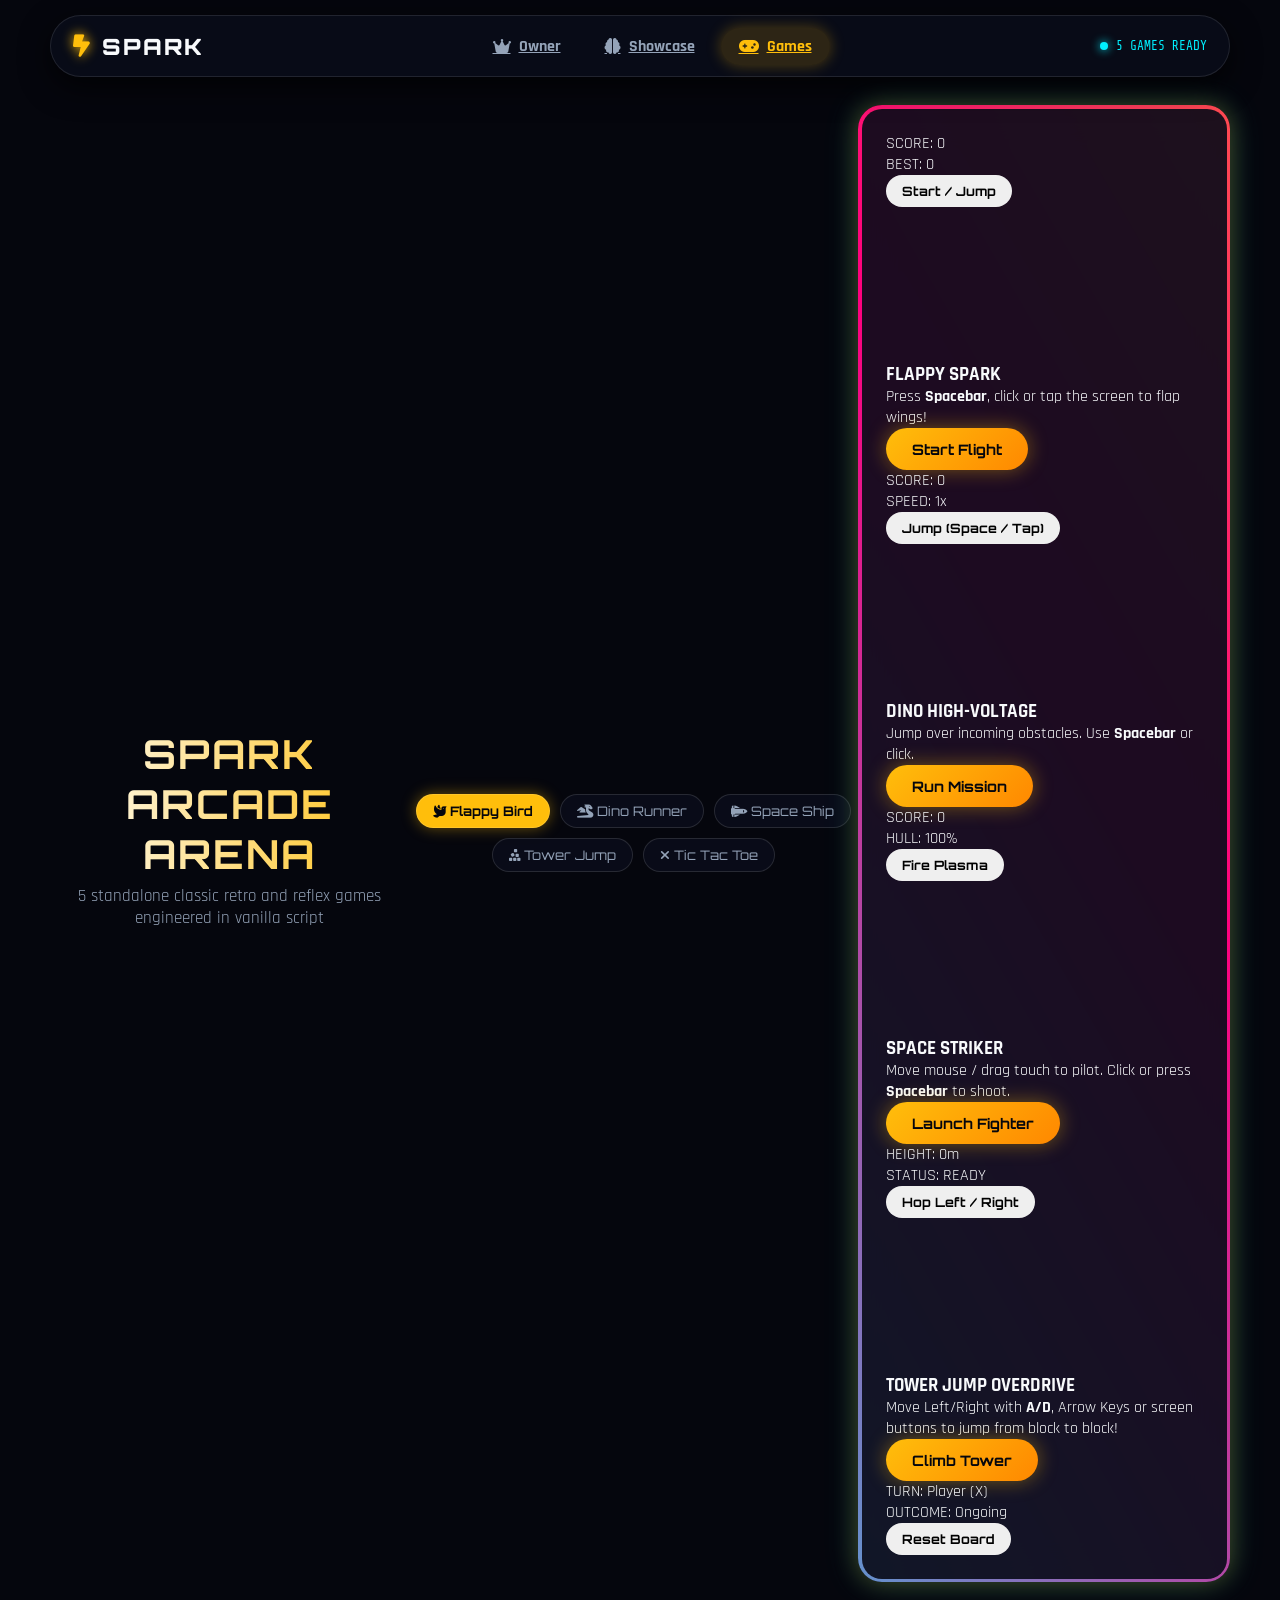
==== game.html @ 645a9905 "Create game.html" ====
<!DOCTYPE html>
<html lang="en">
<head>
  <meta charset="UTF-8" />
  <meta name="viewport" content="width=device-width, initial-scale=1.0" />
  <title>SPARK // 5 Arcade Arena</title>
  <link rel="stylesheet" href="https://cdnjs.cloudflare.com/ajax/libs/font-awesome/6.5.1/css/all.min.css" />
  <link href="https://fonts.googleapis.com/css2?family=Orbitron:wght@600;800;900&family=Rajdhani:wght@500;600;700&family=Share+Tech+Mono&display=swap" rel="stylesheet" />
  <link rel="stylesheet" href="style.css" />
</head>
<body>

  <canvas id="sparkCanvas"></canvas>

  <header class="navbar">
    <div class="brand">
      <i class="fa-solid fa-bolt-lightning bolt-glow"></i>
      <span>SPARK</span>
    </div>
    <nav class="nav-links">
      <a href="index.html" class="nav-tab"><i class="fa-solid fa-crown"></i> Owner</a>
      <a href="showcase.html" class="nav-tab"><i class="fa-solid fa-brain"></i> Showcase</a>
      <a href="game.html" class="nav-tab active"><i class="fa-solid fa-gamepad"></i> Games</a>
    </nav>
    <div class="nav-tag">
      <span class="live-dot"></span>
      <span>5 GAMES READY</span>
    </div>
  </header>

  <main class="page-container games-container">
    <div class="section-title">
      <h2>SPARK ARCADE ARENA</h2>
      <p>5 standalone classic retro and reflex games engineered in vanilla script</p>
    </div>

    <!-- Game Switcher Bar -->
    <div class="game-select-bar">
      <button class="game-selector-btn active" data-game="flappy"><i class="fa-solid fa-dove"></i> Flappy Bird</button>
      <button class="game-selector-btn" data-game="dino"><i class="fa-solid fa-dragon"></i> Dino Runner</button>
      <button class="game-selector-btn" data-game="space"><i class="fa-solid fa-shuttle-space"></i> Space Ship</button>
      <button class="game-selector-btn" data-game="tower"><i class="fa-solid fa-cubes-stacked"></i> Tower Jump</button>
      <button class="game-selector-btn" data-game="tictactoe"><i class="fa-solid fa-xmark"></i> Tic Tac Toe</button>
    </div>

    <div class="glow-border-wrap game-board-wrap">
      <div class="glow-inner game-board-inner">

        <!-- ================= 1. FLAPPY BIRD ================= -->
        <div class="arcade-view active" id="flappyView">
          <div class="arcade-topbar">
            <div>SCORE: <span id="flappyScore">0</span></div>
            <div>BEST: <span id="flappyBest">0</span></div>
            <button class="spark-btn btn-sm" id="flappyStartBtn">Start / Jump</button>
          </div>
          <div class="canvas-stage" id="flappyStage">
            <canvas id="flappyCanvas"></canvas>
            <div class="arcade-overlay active" id="flappyOverlay">
              <h3>FLAPPY SPARK</h3>
              <p>Press <strong>Spacebar</strong>, click or tap the screen to flap wings!</p>
              <button class="spark-btn btn-primary" onclick="initFlappy()">Start Flight</button>
            </div>
          </div>
        </div>

        <!-- ================= 2. DINO RUNNER ================= -->
        <div class="arcade-view" id="dinoView">
          <div class="arcade-topbar">
            <div>SCORE: <span id="dinoScore">0</span></div>
            <div>SPEED: <span id="dinoSpeed">1x</span></div>
            <button class="spark-btn btn-sm" id="dinoJumpBtn">Jump (Space / Tap)</button>
          </div>
          <div class="canvas-stage" id="dinoStage">
            <canvas id="dinoCanvas"></canvas>
            <div class="arcade-overlay active" id="dinoOverlay">
              <h3>DINO HIGH-VOLTAGE</h3>
              <p>Jump over incoming obstacles. Use <strong>Spacebar</strong> or click.</p>
              <button class="spark-btn btn-primary" onclick="initDino()">Run Mission</button>
            </div>
          </div>
        </div>

        <!-- ================= 3. SPACE SHIP ================= -->
        <div class="arcade-view" id="spaceView">
          <div class="arcade-topbar">
            <div>SCORE: <span id="spaceScore">0</span></div>
            <div>HULL: <span id="spaceHealth" class="mono-green">100%</span></div>
            <button class="spark-btn btn-sm" id="spaceFireBtn">Fire Plasma</button>
          </div>
          <div class="canvas-stage" id="spaceStage">
            <canvas id="spaceCanvas"></canvas>
            <div class="arcade-overlay active" id="spaceOverlay">
              <h3>SPACE STRIKER</h3>
              <p>Move mouse / drag touch to pilot. Click or press <strong>Spacebar</strong> to shoot.</p>
              <button class="spark-btn btn-primary" onclick="initSpace()">Launch Fighter</button>
            </div>
          </div>
        </div>

        <!-- ================= 4. TOWER JUMP ================= -->
        <div class="arcade-view" id="towerView">
          <div class="arcade-topbar">
            <div>HEIGHT: <span id="towerHeight">0m</span></div>
            <div>STATUS: <span id="towerStatus" class="mono-cyan">READY</span></div>
            <button class="spark-btn btn-sm" id="towerJumpBtn">Hop Left / Right</button>
          </div>
          <div class="canvas-stage" id="towerStage">
            <canvas id="towerCanvas"></canvas>
            <div class="arcade-overlay active" id="towerOverlay">
              <h3>TOWER JUMP OVERDRIVE</h3>
              <p>Move Left/Right with <strong>A/D</strong>, Arrow Keys or screen buttons to jump from block to block!</p>
              <button class="spark-btn btn-primary" onclick="initTower()">Climb Tower</button>
            </div>
          </div>
        </div>

        <!-- ================= 5. TIC TAC TOE ================= -->
        <div class="arcade-view" id="tictactoeView">
          <div class="arcade-topbar">
            <div>TURN: <span id="tttTurn" class="mono-gold">Player (X)</span></div>
            <div>OUTCOME: <span id="tttResult" class="mono-cyan">Ongoing</span></div>
            <button class="spark-btn btn-sm" onclick="resetTTT()">Reset Board</button>
          </div>
          <div class="canvas-stage ttt-stage">
            <div class="ttt-grid">
              <div class="ttt-cell" data-idx="0"></div>
              <div class="ttt-cell" data-idx="1"></div>
              <div class="ttt-cell" data-idx="2"></div>
              <div class="ttt-cell" data-idx="3"></div>
              <div class="ttt-cell" data-idx="4"></div>
              <div class="ttt-cell" data-idx="5"></div>
              <div class="ttt-cell" data-idx="6"></div>
              <div class="ttt-cell" data-idx="7"></div>
              <div class="ttt-cell" data-idx="8"></div>
            </div>
          </div>
        </div>

      </div>
    </div>
  </main>

  <script src="script.js"></script>
</body>
</html>
---- style.css ----
/* ==========================================================
   RESET & SYSTEM VARIABLES
========================================================== */
:root {
  --bg-dark: #05060d;
  --panel-bg: rgba(10, 13, 26, 0.92);
  --spark-gold: #ffbe0b;
  --spark-cyan: #00f0ff;
  --spark-pink: #ff007f;
  --spark-green: #00ff88;
  --text-light: #f8fafc;
  --text-dim: #94a3b8;
  --font-orbitron: 'Orbitron', monospace;
  --font-rajdhani: 'Rajdhani', sans-serif;
  --font-mono: 'Share Tech Mono', monospace;
}

* {
  margin: 0;
  padding: 0;
  box-sizing: border-box;
}

html, body {
  width: 100%;
  min-height: 100vh;
  background-color: var(--bg-dark);
  color: var(--text-light);
  font-family: var(--font-rajdhani);
  overflow-x: hidden;
}

/* Background Physics Canvas */
#sparkCanvas {
  position: fixed;
  top: 0;
  left: 0;
  width: 100vw;
  height: 100vh;
  z-index: -1;
  pointer-events: none;
}

/* ==========================================================
   PROMINENT THICK GLOWING MOVING-OUTLINE EFFECT
========================================================== */
.glow-border-wrap {
  position: relative;
  border-radius: 24px;
  padding: 3.5px; /* Thicker outline frame */
  background: linear-gradient(
    60deg,
    var(--spark-gold),
    var(--spark-cyan),
    var(--spark-pink),
    var(--spark-gold)
  );
  background-size: 300% 300%;
  animation: borderRotate 4s ease infinite;
  box-shadow: 0 0 25px rgba(255, 190, 11, 0.25), 0 0 35px rgba(0, 240, 255, 0.2);
  transition: transform 0.3s ease, box-shadow 0.3s ease;
}

.glow-border-wrap:hover {
  transform: translateY(-4px);
  box-shadow: 0 0 35px rgba(255, 190, 11, 0.5), 0 0 50px rgba(0, 240, 255, 0.4);
}

@keyframes borderRotate {
  0% { background-position: 0% 50%; }
  50% { background-position: 100% 50%; }
  100% { background-position: 0% 50%; }
}

.glow-inner {
  background: var(--panel-bg);
  border-radius: 20px;
  height: 100%;
  width: 100%;
  padding: 24px;
  backdrop-filter: blur(16px);
}

/* ==========================================================
   NAVBAR
========================================================== */
.navbar {
  position: fixed;
  top: 15px;
  left: 50%;
  transform: translateX(-50%);
  width: min(1180px, 94%);
  height: 62px;
  background: rgba(10, 13, 26, 0.85);
  backdrop-filter: blur(18px);
  border: 1px solid rgba(255, 255, 255, 0.1);
  border-radius: 40px;
  display: flex;
  align-items: center;
  justify-content: space-between;
  padding: 0 22px;
  z-index: 1000;
  box-shadow: 0 10px 30px rgba(0, 0, 0, 0.7);
}

.brand {
  display: flex;
  align-items: center;
  gap: 10px;
  font-family: var(--font-orbitron);
  font-size: 1.4rem;
  font-weight: 900;
  letter-spacing: 2px;
}

.bolt-glow {
  color: var(--spark-gold);
  text-shadow: 0 0 12px var(--spark-gold);
}

.nav-links {
  display: flex;
  gap: 8px;
}

.nav-tab {
  background: transparent;
  border: none;
  color: var(--text-dim);
  font-family: var(--font-rajdhani);
  font-weight: 700;
  font-size: 1rem;
  padding: 8px 18px;
  border-radius: 20px;
  cursor: pointer;
  transition: all 0.25s ease;
  display: flex;
  align-items: center;
  gap: 8px;
}

.nav-tab:hover,
.nav-tab.active {
  color: #fff;
  background: rgba(255, 190, 11, 0.15);
  box-shadow: 0 0 15px rgba(255, 190, 11, 0.3);
}

.nav-tab.active {
  color: var(--spark-gold);
}

.nav-tag {
  display: flex;
  align-items: center;
  gap: 8px;
  font-family: var(--font-mono);
  font-size: 0.8rem;
  color: var(--spark-cyan);
}

.live-dot {
  width: 8px;
  height: 8px;
  border-radius: 50%;
  background: var(--spark-cyan);
  box-shadow: 0 0 10px var(--spark-cyan);
  animation: pulse 1.6s infinite;
}

@keyframes pulse {
  0%, 100% { transform: scale(1); opacity: 1; }
  50% { transform: scale(1.4); opacity: 0.5; }
}

/* ==========================================================
   PAGE VIEWS & ROUTING
========================================================== */
.page-container {
  padding-top: 105px;
  padding-bottom: 40px;
  width: min(1180px, 94%);
  margin: 0 auto;
  min-height: calc(100vh - 105px);
  display: flex;
  align-items: center;
}

.page-view {
  display: none;
  width: 100%;
}

.page-view.active {
  display: block;
  animation: viewIn 0.4s ease forwards;
}

@keyframes viewIn {
  from { opacity: 0; transform: translateY(18px); }
  to { opacity: 1; transform: translateY(0); }
}

.section-title {
  text-align: center;
  margin-bottom: 30px;
}

.section-title h2 {
  font-family: var(--font-orbitron);
  font-size: clamp(1.8rem, 4vw, 2.5rem);
  letter-spacing: 2px;
  background: linear-gradient(90deg, #fff, var(--spark-gold));
  -webkit-background-clip: text;
  -webkit-text-fill-color: transparent;
}

.section-title p {
  color: var(--text-dim);
  font-size: 1.05rem;
  margin-top: 6px;
}

/* ==========================================================
   BUTTONS
========================================================== */
.spark-btn {
  padding: 12px 26px;
  border-radius: 30px;
  font-family: var(--font-orbitron);
  font-size: 0.9rem;
  font-weight: 700;
  border: none;
  cursor: pointer;
  display: inline-flex;
  align-items: center;
  gap: 8px;
  transition: all 0.25s ease;
}

.btn-primary {
  background: linear-gradient(135deg, var(--spark-gold), #ff8800);
  color: #05060d;
  box-shadow: 0 0 20px rgba(255, 190, 11, 0.4);
}

.btn-primary:hover {
  transform: translateY(-2px);
  box-shadow: 0 0 30px rgba(255, 190, 11, 0.7);
}

.btn-ghost {
  background: transparent;
  color: #fff;
  border: 1px solid rgba(255, 255, 255, 0.2);
}

.btn-ghost:hover {
  border-color: var(--spark-cyan);
  background: rgba(0, 240, 255, 0.12);
}

.btn-pink {
  background: var(--spark-pink);
  color: #fff;
  box-shadow: 0 0 15px rgba(255, 0, 127, 0.4);
}

.btn-sm {
  padding: 8px 16px;
  font-size: 0.8rem;
}

/* ==========================================================
   PAGE 1: HOME DETAILS
========================================================== */
.hero-box {
  text-align: center;
  max-width: 820px;
  margin: 15px auto 45px auto;
}

.hero-badge-wrap {
  display: inline-block;
  padding: 2.5px;
  border-radius: 40px;
  margin-bottom: 20px;
}

.hero-badge-wrap .glow-inner {
  padding: 6px 20px;
  border-radius: 36px;
  font-family: var(--font-mono);
  font-size: 0.85rem;
  color: var(--spark-gold);
  letter-spacing: 1px;
}

.spark-main-title {
  font-family: var(--font-orbitron);
  font-size: clamp(3.2rem, 8vw, 5.8rem);
  font-weight: 900;
  letter-spacing: 3px;
  background: linear-gradient(120deg, #fff 30%, var(--spark-gold) 65%, var(--spark-cyan));
  -webkit-background-clip: text;
  -webkit-text-fill-color: transparent;
}

.hero-desc {
  font-size: clamp(1rem, 2vw, 1.25rem);
  color: var(--text-dim);
  line-height: 1.6;
  margin: 15px 0 30px 0;
}

.hero-btns {
  display: flex;
  justify-content: center;
  gap: 15px;
  flex-wrap: wrap;
}

.title-cards-grid {
  display: grid;
  grid-template-columns: repeat(auto-fit, minmax(280px, 1fr));
  gap: 26px;
}

.card-box .glow-inner {
  display: flex;
  flex-direction: column;
  align-items: flex-start;
}

.card-icon {
  font-size: 2.2rem;
  color: var(--spark-gold);
  margin-bottom: 14px;
}

.card-box h3 {
  font-family: var(--font-orbitron);
  font-size: 1.3rem;
  margin-bottom: 8px;
}

.card-box p {
  color: var(--text-dim);
  font-size: 0.95rem;
  line-height: 1.5;
  margin-bottom: 18px;
}

.card-stat {
  margin-top: auto;
  font-family: var(--font-mono);
  font-size: 0.78rem;
  color: var(--spark-cyan);
  background: rgba(0, 240, 255, 0.08);
  padding: 4px 10px;
  border-radius: 6px;
  border: 1px solid rgba(0, 240, 255, 0.2);
}

/* ==========================================================
   PAGE 2: AI SHOWCASE
========================================================== */
.ai-dashboard-grid {
  display: grid;
  grid-template-columns: 1.5fr 1fr;
  gap: 25px;
}

.panel-header {
  display: flex;
  align-items: center;
  justify-content: space-between;
  margin-bottom: 15px;
  font-family: var(--font-orbitron);
  font-size: 0.95rem;
  color: var(--spark-gold);
}

.header-left {
  display: flex;
  align-items: center;
  gap: 8px;
}

.synapse-rate {
  font-family: var(--font-mono);
  color: var(--spark-green);
  font-size: 0.85rem;
}

.ai-canvas-wrapper {
  position: relative;
  height: 280px;
  background: #030408;
  border-radius: 12px;
  overflow: hidden;
  border: 1px solid rgba(255, 255, 255, 0.08);
}

#aiMeshCanvas {
  width: 100%;
  height: 100%;
}

.ai-hud-overlay {
  position: absolute;
  top: 10px;
  left: 10px;
  font-family: var(--font-mono);
  font-size: 0.78rem;
  background: rgba(5, 6, 13, 0.7);
  padding: 8px 12px;
  border-radius: 8px;
  display: flex;
  flex-direction: column;
  gap: 4px;
}

.ai-hud-overlay strong {
  color: var(--spark-cyan);
}

.ai-control-row {
  display: flex;
  gap: 10px;
  margin-top: 16px;
  flex-wrap: wrap;
}

.ai-metric-group {
  margin-bottom: 18px;
}

.metric-info {
  display: flex;
  justify-content: space-between;
  font-size: 0.9rem;
  margin-bottom: 6px;
}

.metric-val {
  font-family: var(--font-mono);
  color: var(--spark-gold);
}

.metric-bar {
  height: 8px;
  background: rgba(255, 255, 255, 0.08);
  border-radius: 10px;
  overflow: hidden;
}

.metric-bar .fill {
  height: 100%;
  background: var(--spark-gold);
  border-radius: 10px;
}

.metric-bar .fill-cyan { background: var(--spark-cyan); }
.metric-bar .fill-pink { background: var(--spark-pink); }

.ai-log-terminal {
  height: 140px;
  background: #030408;
  border: 1px solid rgba(255, 255, 255, 0.08);
  border-radius: 10px;
  padding: 10px;
  font-family: var(--font-mono);
  font-size: 0.8rem;
  color: var(--text-dim);
  overflow-y: auto;
  line-height: 1.5;
}

/* ==========================================================
   PAGE 3: 5 MINI GAMES SYSTEM
========================================================== */
.game-select-bar {
  display: flex;
  justify-content: center;
  gap: 10px;
  margin-bottom: 22px;
  flex-wrap: wrap;
}

.game-selector-btn {
  background: var(--panel-bg);
  border: 1px solid rgba(255, 255, 255, 0.12);
  color: var(--text-dim);
  font-family: var(--font-orbitron);
  font-size: 0.82rem;
  padding: 8px 16px;
  border-radius: 20px;
  cursor: pointer;
  transition: all 0.25s ease;
}

.game-selector-btn:hover,
.game-selector-btn.active {
  background: var(--spark-gold);
  color: #05060d;
  font-weight: 700;
  box-shadow: 0 0 15px rgba(255, 190, 11, 0.4);
}

.game-board-wrap {
  max-width: 820px;
  margin: 0 auto;
}

.game-screen {
  display: none;
}

.game-screen.active {
  display: block;
}

.game-topbar {
  display: flex;
  justify-content: space-between;
  align-items: center;
  margin-bottom: 15px;
  font-family: var(--font-orbitron);
  font-size: 0.95rem;
}

.g-stat.highlight {
  color: var(--spark-cyan);
}

.game-canvas-area {
  position: relative;
  height: 350px;
  background: #030408;
  border-radius: 14px;
  border: 1px dashed rgba(255, 255, 255, 0.15);
  overflow: hidden;
}

.g-overlay {
  position: absolute;
  top: 0;
  left: 0;
  width: 100%;
  height: 100%;
  background: rgba(5, 6, 13, 0.88);
  backdrop-filter: blur(8px);
  display: none;
  flex-direction: column;
  align-items: center;
  justify-content: center;
  gap: 12px;
  text-align: center;
  padding: 20px;
  z-index: 50;
}

.g-overlay.active {
  display: flex;
}

.g-overlay h3 {
  font-family: var(--font-orbitron);
  font-size: 1.6rem;
  color: var(--spark-gold);
}

.g-overlay p {
  color: var(--text-dim);
  font-size: 1rem;
}

/* GAME 1: AIM */
.g1-target {
  position: absolute;
  top: 50%;
  left: 50%;
  transform: translate(-50%, -50%);
  width: 60px;
  height: 60px;
  border-radius: 50%;
  background: linear-gradient(135deg, var(--spark-gold), var(--spark-pink));
  border: none;
  color: #fff;
  font-size: 1.6rem;
  cursor: pointer;
  box-shadow: 0 0 25px var(--spark-gold);
  transition: transform 0.08s ease;
}

.g1-target:active {
  transform: translate(-50%, -50%) scale(0.85);
}

/* GAME 2: MEMORY */
.memory-grid-area {
  display: flex;
  align-items: center;
  justify-content: center;
}

.memory-grid {
  display: grid;
  grid-template-columns: repeat(2, 110px);
  gap: 16px;
}

.mem-pad {
  width: 110px;
  height: 110px;
  border-radius: 16px;
  cursor: pointer;
  opacity: 0.4;
  transition: all 0.2s ease;
}

.mem-pad[data-id="0"] { background: var(--spark-gold); }
.mem-pad[data-id="1"] { background: var(--spark-cyan); }
.mem-pad[data-id="2"] { background: var(--spark-pink); }
.mem-pad[data-id="3"] { background: var(--spark-green); }

.mem-pad.lit {
  opacity: 1;
  box-shadow: 0 0 30px #fff;
  transform: scale(1.08);
}

/* GAME 3: DODGE */
#g3Canvas {
  width: 100%;
  height: 100%;
}

/* GAME 4: CPS */
.cps-area {
  display: flex;
  align-items: center;
  justify-content: center;
}

.cps-trigger {
  width: 200px;
  height: 200px;
  border-radius: 50%;
  background: linear-gradient(135deg, var(--spark-cyan), var(--spark-pink));
  border: none;
  color: #fff;
  font-family: var(--font-orbitron);
  font-size: 1.1rem;
  font-weight: 800;
  cursor: pointer;
  box-shadow: 0 0 35px rgba(0, 240, 255, 0.4);
  transition: transform 0.06s;
}

.cps-trigger:active {
  transform: scale(0.92);
}

/* GAME 5: BINARY */
.binary-area {
  display: flex;
  flex-direction: column;
  align-items: center;
  justify-content: center;
  gap: 20px;
}

.binary-task {
  text-align: center;
}

.binary-label {
  display: block;
  font-family: var(--font-mono);
  color: var(--text-dim);
  font-size: 0.85rem;
}

.binary-display {
  font-family: var(--font-orbitron);
  font-size: 2.8rem;
  font-weight: 900;
  color: var(--spark-green);
  letter-spacing: 6px;
}

.binary-options {
  display: flex;
  gap: 15px;
  flex-wrap: wrap;
  justify-content: center;
}

.binary-btn {
  background: var(--panel-bg);
  border: 1px solid var(--spark-cyan);
  color: #fff;
  font-family: var(--font-mono);
  font-size: 1.2rem;
  padding: 10px 22px;
  border-radius: 12px;
  cursor: pointer;
  transition: all 0.2s;
}

.binary-btn:hover {
  background: var(--spark-cyan);
  color: #05060d;
}

/* ==========================================================
   MOBILE RESPONSIVENESS
========================================================== */
@media (max-width: 860px) {
  .navbar {
    padding: 0 14px;
    height: 56px;
  }
  .nav-tab {
    padding: 6px 10px;
    font-size: 0.88rem;
  }
  .nav-tag {
    display: none;
  }
  .ai-dashboard-grid {
    grid-template-columns: 1fr;
  }
  .game-canvas-area {
    height: 310px;
  }
}
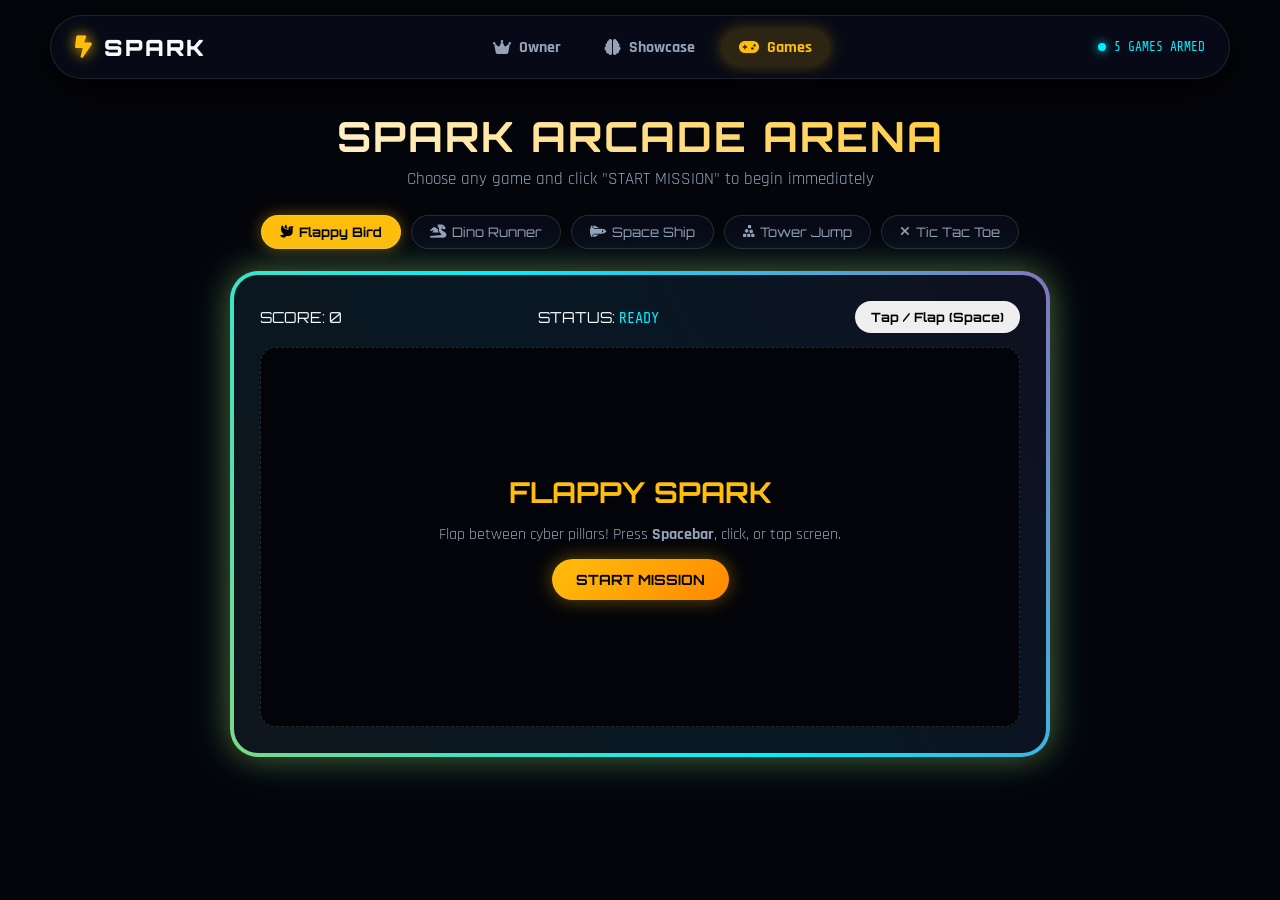
==== commit 413a2b00: "Update game.html" ====
--- a/game.html
+++ b/game.html
@@ -10,6 +10,7 @@
 </head>
 <body>
 
+  <!-- Cyber Space Matrix Background -->
   <canvas id="sparkCanvas"></canvas>
 
   <header class="navbar">
@@ -24,14 +25,14 @@
     </nav>
     <div class="nav-tag">
       <span class="live-dot"></span>
-      <span>5 GAMES READY</span>
+      <span>5 GAMES ARMED</span>
     </div>
   </header>
 
   <main class="page-container games-container">
     <div class="section-title">
       <h2>SPARK ARCADE ARENA</h2>
-      <p>5 standalone classic retro and reflex games engineered in vanilla script</p>
+      <p>Choose any game and click "START MISSION" to begin immediately</p>
     </div>
 
     <!-- Game Switcher Bar -->
@@ -46,80 +47,83 @@
     <div class="glow-border-wrap game-board-wrap">
       <div class="glow-inner game-board-inner">
 
-        <!-- ================= 1. FLAPPY BIRD ================= -->
+        <!-- 1. FLAPPY BIRD -->
         <div class="arcade-view active" id="flappyView">
           <div class="arcade-topbar">
             <div>SCORE: <span id="flappyScore">0</span></div>
-            <div>BEST: <span id="flappyBest">0</span></div>
-            <button class="spark-btn btn-sm" id="flappyStartBtn">Start / Jump</button>
+            <div>STATUS: <span class="mono-cyan" id="flappyStatus">READY</span></div>
+            <button class="spark-btn btn-sm" onclick="startFlappyGame()">Tap / Flap (Space)</button>
           </div>
           <div class="canvas-stage" id="flappyStage">
             <canvas id="flappyCanvas"></canvas>
             <div class="arcade-overlay active" id="flappyOverlay">
               <h3>FLAPPY SPARK</h3>
-              <p>Press <strong>Spacebar</strong>, click or tap the screen to flap wings!</p>
-              <button class="spark-btn btn-primary" onclick="initFlappy()">Start Flight</button>
+              <p>Flap between cyber pillars! Press <strong>Spacebar</strong>, click, or tap screen.</p>
+              <button class="spark-btn btn-primary" onclick="startFlappyGame()">START MISSION</button>
             </div>
           </div>
         </div>
 
-        <!-- ================= 2. DINO RUNNER ================= -->
+        <!-- 2. DINO RUNNER -->
         <div class="arcade-view" id="dinoView">
           <div class="arcade-topbar">
             <div>SCORE: <span id="dinoScore">0</span></div>
-            <div>SPEED: <span id="dinoSpeed">1x</span></div>
-            <button class="spark-btn btn-sm" id="dinoJumpBtn">Jump (Space / Tap)</button>
+            <div>STATUS: <span class="mono-cyan" id="dinoStatus">READY</span></div>
+            <button class="spark-btn btn-sm" onclick="jumpDinoAction()">Jump (Space / Tap)</button>
           </div>
           <div class="canvas-stage" id="dinoStage">
             <canvas id="dinoCanvas"></canvas>
             <div class="arcade-overlay active" id="dinoOverlay">
               <h3>DINO HIGH-VOLTAGE</h3>
-              <p>Jump over incoming obstacles. Use <strong>Spacebar</strong> or click.</p>
-              <button class="spark-btn btn-primary" onclick="initDino()">Run Mission</button>
+              <p>Jump over moving cyber barriers! Use <strong>Spacebar</strong>, screen button or tap.</p>
+              <button class="spark-btn btn-primary" onclick="startDinoGame()">START RUNNER</button>
             </div>
           </div>
         </div>
 
-        <!-- ================= 3. SPACE SHIP ================= -->
+        <!-- 3. SPACE SHIP -->
         <div class="arcade-view" id="spaceView">
           <div class="arcade-topbar">
             <div>SCORE: <span id="spaceScore">0</span></div>
-            <div>HULL: <span id="spaceHealth" class="mono-green">100%</span></div>
-            <button class="spark-btn btn-sm" id="spaceFireBtn">Fire Plasma</button>
+            <div>HULL: <span class="mono-green" id="spaceHull">100%</span></div>
+            <button class="spark-btn btn-sm" onclick="fireSpaceBullet()">Fire Laser</button>
           </div>
           <div class="canvas-stage" id="spaceStage">
             <canvas id="spaceCanvas"></canvas>
             <div class="arcade-overlay active" id="spaceOverlay">
-              <h3>SPACE STRIKER</h3>
-              <p>Move mouse / drag touch to pilot. Click or press <strong>Spacebar</strong> to shoot.</p>
-              <button class="spark-btn btn-primary" onclick="initSpace()">Launch Fighter</button>
+              <h3>SPACE INVADER DEFENDER</h3>
+              <p>Move mouse or touch screen to steer. Click or press <strong>Spacebar</strong> to shoot.</p>
+              <button class="spark-btn btn-primary" onclick="startSpaceGame()">LAUNCH SHIP</button>
             </div>
           </div>
         </div>
 
-        <!-- ================= 4. TOWER JUMP ================= -->
+        <!-- 4. TOWER JUMP -->
         <div class="arcade-view" id="towerView">
           <div class="arcade-topbar">
             <div>HEIGHT: <span id="towerHeight">0m</span></div>
-            <div>STATUS: <span id="towerStatus" class="mono-cyan">READY</span></div>
-            <button class="spark-btn btn-sm" id="towerJumpBtn">Hop Left / Right</button>
+            <div>DIRECTION: <span class="mono-cyan" id="towerDir">LEFT / RIGHT</span></div>
+            <div class="tower-ctrl-btns">
+              <button class="spark-btn btn-sm" onpointerdown="setTowerMove(-1)" onpointerup="setTowerMove(0)">◀ Left</button>
+              <button class="spark-btn btn-sm" onpointerdown="setTowerMove(1)" onpointerup="setTowerMove(0)">Right ▶</button>
+            </div>
           </div>
           <div class="canvas-stage" id="towerStage">
             <canvas id="towerCanvas"></canvas>
             <div class="arcade-overlay active" id="towerOverlay">
               <h3>TOWER JUMP OVERDRIVE</h3>
-              <p>Move Left/Right with <strong>A/D</strong>, Arrow Keys or screen buttons to jump from block to block!</p>
-              <button class="spark-btn btn-primary" onclick="initTower()">Climb Tower</button>
+              <p>Jump on descending neon platforms. Use <strong>A / D</strong>, Arrow Keys, or the screen buttons.</p>
+              <button class="spark-btn btn-primary" onclick="startTowerGame()">CLIMB TOWER</button>
             </div>
           </div>
         </div>
 
-        <!-- ================= 5. TIC TAC TOE ================= -->
+        <!-- 5. TIC TAC TOE -->
         <div class="arcade-view" id="tictactoeView">
           <div class="arcade-topbar">
             <div>TURN: <span id="tttTurn" class="mono-gold">Player (X)</span></div>
-            <div>OUTCOME: <span id="tttResult" class="mono-cyan">Ongoing</span></div>
-            <button class="spark-btn btn-sm" onclick="resetTTT()">Reset Board</button>
+            <div>OUTCOME: <span id="tttResult" class="mono-cyan">Playing</span></div>
+            <button class="spark-btn btn-sm" onclick="resetTTT()">Restart Board</button>
           </div>
           <div class="canvas-stage ttt-stage">
             <div class="ttt-grid">
--- a/style.css
+++ b/style.css
@@ -2,8 +2,8 @@
    RESET & SYSTEM VARIABLES
 ========================================================== */
 :root {
-  --bg-dark: #05060d;
-  --panel-bg: rgba(10, 13, 26, 0.92);
+  --bg-dark: #04050a;
+  --panel-bg: rgba(9, 12, 24, 0.95);
   --spark-gold: #ffbe0b;
   --spark-cyan: #00f0ff;
   --spark-pink: #ff007f;
@@ -30,7 +30,14 @@
   overflow-x: hidden;
 }
 
-/* Background Physics Canvas */
+a {
+  text-decoration: none;
+  color: inherit;
+}
+
+/* ==========================================================
+   ANIMATED CYBER MATRIX BACKGROUND CANVAS
+========================================================== */
 #sparkCanvas {
   position: fixed;
   top: 0;
@@ -42,12 +49,12 @@
 }
 
 /* ==========================================================
-   PROMINENT THICK GLOWING MOVING-OUTLINE EFFECT
+   PROMINENT THICK LUMINESCENT MOVING GRADIENT BORDER
 ========================================================== */
 .glow-border-wrap {
   position: relative;
-  border-radius: 24px;
-  padding: 3.5px; /* Thicker outline frame */
+  border-radius: 28px;
+  padding: 4px; /* Thick glow boundary */
   background: linear-gradient(
     60deg,
     var(--spark-gold),
@@ -57,13 +64,12 @@
   );
   background-size: 300% 300%;
   animation: borderRotate 4s ease infinite;
-  box-shadow: 0 0 25px rgba(255, 190, 11, 0.25), 0 0 35px rgba(0, 240, 255, 0.2);
+  box-shadow: 0 0 30px rgba(255, 190, 11, 0.3), 0 0 45px rgba(0, 240, 255, 0.25);
   transition: transform 0.3s ease, box-shadow 0.3s ease;
 }
 
 .glow-border-wrap:hover {
-  transform: translateY(-4px);
-  box-shadow: 0 0 35px rgba(255, 190, 11, 0.5), 0 0 50px rgba(0, 240, 255, 0.4);
+  box-shadow: 0 0 45px rgba(255, 190, 11, 0.5), 0 0 60px rgba(0, 240, 255, 0.4);
 }
 
 @keyframes borderRotate {
@@ -74,15 +80,15 @@
 
 .glow-inner {
   background: var(--panel-bg);
-  border-radius: 20px;
+  border-radius: 24px;
   height: 100%;
   width: 100%;
-  padding: 24px;
-  backdrop-filter: blur(16px);
-}
-
-/* ==========================================================
-   NAVBAR
+  padding: 26px;
+  backdrop-filter: blur(18px);
+}
+
+/* ==========================================================
+   NAVIGATION BAR
 ========================================================== */
 .navbar {
   position: fixed;
@@ -90,17 +96,17 @@
   left: 50%;
   transform: translateX(-50%);
   width: min(1180px, 94%);
-  height: 62px;
-  background: rgba(10, 13, 26, 0.85);
+  height: 64px;
+  background: rgba(9, 12, 24, 0.88);
   backdrop-filter: blur(18px);
   border: 1px solid rgba(255, 255, 255, 0.1);
   border-radius: 40px;
   display: flex;
   align-items: center;
   justify-content: space-between;
-  padding: 0 22px;
+  padding: 0 24px;
   z-index: 1000;
-  box-shadow: 0 10px 30px rgba(0, 0, 0, 0.7);
+  box-shadow: 0 10px 30px rgba(0, 0, 0, 0.8);
 }
 
 .brand {
@@ -115,7 +121,7 @@
 
 .bolt-glow {
   color: var(--spark-gold);
-  text-shadow: 0 0 12px var(--spark-gold);
+  text-shadow: 0 0 14px var(--spark-gold);
 }
 
 .nav-links {
@@ -124,15 +130,12 @@
 }
 
 .nav-tab {
-  background: transparent;
-  border: none;
   color: var(--text-dim);
   font-family: var(--font-rajdhani);
   font-weight: 700;
   font-size: 1rem;
   padding: 8px 18px;
   border-radius: 20px;
-  cursor: pointer;
   transition: all 0.25s ease;
   display: flex;
   align-items: center;
@@ -174,41 +177,27 @@
 }
 
 /* ==========================================================
-   PAGE VIEWS & ROUTING
+   PAGE CONTAINER & TYPOGRAPHY
 ========================================================== */
 .page-container {
-  padding-top: 105px;
-  padding-bottom: 40px;
+  padding-top: 110px;
+  padding-bottom: 50px;
   width: min(1180px, 94%);
   margin: 0 auto;
-  min-height: calc(100vh - 105px);
-  display: flex;
-  align-items: center;
-}
-
-.page-view {
-  display: none;
-  width: 100%;
-}
-
-.page-view.active {
-  display: block;
-  animation: viewIn 0.4s ease forwards;
-}
-
-@keyframes viewIn {
-  from { opacity: 0; transform: translateY(18px); }
-  to { opacity: 1; transform: translateY(0); }
+  min-height: calc(100vh - 110px);
+  display: flex;
+  flex-direction: column;
+  justify-content: center;
 }
 
 .section-title {
   text-align: center;
-  margin-bottom: 30px;
+  margin-bottom: 25px;
 }
 
 .section-title h2 {
   font-family: var(--font-orbitron);
-  font-size: clamp(1.8rem, 4vw, 2.5rem);
+  font-size: clamp(1.8rem, 4vw, 2.6rem);
   letter-spacing: 2px;
   background: linear-gradient(90deg, #fff, var(--spark-gold));
   -webkit-background-clip: text;
@@ -225,10 +214,10 @@
    BUTTONS
 ========================================================== */
 .spark-btn {
-  padding: 12px 26px;
+  padding: 12px 24px;
   border-radius: 30px;
   font-family: var(--font-orbitron);
-  font-size: 0.9rem;
+  font-size: 0.88rem;
   font-weight: 700;
   border: none;
   cursor: pointer;
@@ -236,11 +225,12 @@
   align-items: center;
   gap: 8px;
   transition: all 0.25s ease;
+  user-select: none;
 }
 
 .btn-primary {
   background: linear-gradient(135deg, var(--spark-gold), #ff8800);
-  color: #05060d;
+  color: #04050a;
   box-shadow: 0 0 20px rgba(255, 190, 11, 0.4);
 }
 
@@ -263,7 +253,6 @@
 .btn-pink {
   background: var(--spark-pink);
   color: #fff;
-  box-shadow: 0 0 15px rgba(255, 0, 127, 0.4);
 }
 
 .btn-sm {
@@ -272,213 +261,108 @@
 }
 
 /* ==========================================================
-   PAGE 1: HOME DETAILS
-========================================================== */
-.hero-box {
-  text-align: center;
-  max-width: 820px;
-  margin: 15px auto 45px auto;
-}
-
-.hero-badge-wrap {
-  display: inline-block;
-  padding: 2.5px;
-  border-radius: 40px;
-  margin-bottom: 20px;
-}
-
-.hero-badge-wrap .glow-inner {
-  padding: 6px 20px;
-  border-radius: 36px;
-  font-family: var(--font-mono);
-  font-size: 0.85rem;
-  color: var(--spark-gold);
-  letter-spacing: 1px;
-}
-
-.spark-main-title {
-  font-family: var(--font-orbitron);
-  font-size: clamp(3.2rem, 8vw, 5.8rem);
-  font-weight: 900;
-  letter-spacing: 3px;
-  background: linear-gradient(120deg, #fff 30%, var(--spark-gold) 65%, var(--spark-cyan));
-  -webkit-background-clip: text;
-  -webkit-text-fill-color: transparent;
-}
-
-.hero-desc {
-  font-size: clamp(1rem, 2vw, 1.25rem);
-  color: var(--text-dim);
-  line-height: 1.6;
-  margin: 15px 0 30px 0;
-}
-
-.hero-btns {
-  display: flex;
-  justify-content: center;
-  gap: 15px;
-  flex-wrap: wrap;
-}
-
-.title-cards-grid {
+   SHOWCASE: 3D BALL & HUD
+========================================================== */
+.showcase-layout {
   display: grid;
-  grid-template-columns: repeat(auto-fit, minmax(280px, 1fr));
-  gap: 26px;
-}
-
-.card-box .glow-inner {
-  display: flex;
-  flex-direction: column;
-  align-items: flex-start;
-}
-
-.card-icon {
-  font-size: 2.2rem;
-  color: var(--spark-gold);
-  margin-bottom: 14px;
-}
-
-.card-box h3 {
-  font-family: var(--font-orbitron);
-  font-size: 1.3rem;
-  margin-bottom: 8px;
-}
-
-.card-box p {
-  color: var(--text-dim);
-  font-size: 0.95rem;
-  line-height: 1.5;
-  margin-bottom: 18px;
-}
-
-.card-stat {
-  margin-top: auto;
-  font-family: var(--font-mono);
-  font-size: 0.78rem;
-  color: var(--spark-cyan);
-  background: rgba(0, 240, 255, 0.08);
-  padding: 4px 10px;
-  border-radius: 6px;
-  border: 1px solid rgba(0, 240, 255, 0.2);
-}
-
-/* ==========================================================
-   PAGE 2: AI SHOWCASE
-========================================================== */
-.ai-dashboard-grid {
-  display: grid;
-  grid-template-columns: 1.5fr 1fr;
+  grid-template-columns: 1.4fr 1fr;
   gap: 25px;
 }
 
 .panel-header {
   display: flex;
-  align-items: center;
   justify-content: space-between;
-  margin-bottom: 15px;
+  align-items: center;
   font-family: var(--font-orbitron);
   font-size: 0.95rem;
   color: var(--spark-gold);
-}
-
-.header-left {
-  display: flex;
-  align-items: center;
-  gap: 8px;
-}
-
-.synapse-rate {
-  font-family: var(--font-mono);
-  color: var(--spark-green);
-  font-size: 0.85rem;
-}
-
-.ai-canvas-wrapper {
+  margin-bottom: 16px;
+}
+
+.hologram-viewport {
   position: relative;
-  height: 280px;
-  background: #030408;
-  border-radius: 12px;
+  height: 340px;
+  background: radial-gradient(circle at center, #090e21 0%, #030408 80%);
+  border-radius: 16px;
+  border: 1px solid rgba(255, 255, 255, 0.1);
   overflow: hidden;
-  border: 1px solid rgba(255, 255, 255, 0.08);
-}
-
-#aiMeshCanvas {
+}
+
+#aiHologramCanvas {
   width: 100%;
   height: 100%;
-}
-
-.ai-hud-overlay {
+  display: block;
+}
+
+.holo-hud {
   position: absolute;
-  top: 10px;
-  left: 10px;
+  bottom: 12px;
+  left: 14px;
   font-family: var(--font-mono);
-  font-size: 0.78rem;
-  background: rgba(5, 6, 13, 0.7);
-  padding: 8px 12px;
-  border-radius: 8px;
+  font-size: 0.8rem;
   display: flex;
   flex-direction: column;
   gap: 4px;
-}
-
-.ai-hud-overlay strong {
-  color: var(--spark-cyan);
-}
-
-.ai-control-row {
+  background: rgba(4, 5, 10, 0.82);
+  padding: 8px 14px;
+  border-radius: 8px;
+  border: 1px solid rgba(255, 255, 255, 0.08);
+}
+
+.holo-controls {
   display: flex;
   gap: 10px;
-  margin-top: 16px;
+  margin-top: 18px;
   flex-wrap: wrap;
 }
 
-.ai-metric-group {
+.metric-row {
   margin-bottom: 18px;
 }
 
-.metric-info {
+.m-text {
   display: flex;
   justify-content: space-between;
-  font-size: 0.9rem;
+  font-size: 0.92rem;
   margin-bottom: 6px;
 }
 
-.metric-val {
-  font-family: var(--font-mono);
-  color: var(--spark-gold);
-}
-
-.metric-bar {
+.progress-bar {
   height: 8px;
   background: rgba(255, 255, 255, 0.08);
   border-radius: 10px;
   overflow: hidden;
 }
 
-.metric-bar .fill {
+.progress-bar .fill {
   height: 100%;
-  background: var(--spark-gold);
   border-radius: 10px;
 }
 
-.metric-bar .fill-cyan { background: var(--spark-cyan); }
-.metric-bar .fill-pink { background: var(--spark-pink); }
-
-.ai-log-terminal {
-  height: 140px;
+.fill-gold { background: var(--spark-gold); }
+.fill-cyan { background: var(--spark-cyan); }
+.fill-pink { background: var(--spark-pink); }
+
+.terminal-log {
+  height: 150px;
   background: #030408;
   border: 1px solid rgba(255, 255, 255, 0.08);
-  border-radius: 10px;
-  padding: 10px;
+  border-radius: 12px;
+  padding: 12px;
   font-family: var(--font-mono);
-  font-size: 0.8rem;
+  font-size: 0.82rem;
   color: var(--text-dim);
   overflow-y: auto;
-  line-height: 1.5;
-}
-
-/* ==========================================================
-   PAGE 3: 5 MINI GAMES SYSTEM
+  line-height: 1.6;
+}
+
+.mono-cyan { color: var(--spark-cyan); font-family: var(--font-mono); }
+.mono-gold { color: var(--spark-gold); font-family: var(--font-mono); }
+.mono-green { color: var(--spark-green); font-family: var(--font-mono); }
+.mono-pink { color: var(--spark-pink); font-family: var(--font-mono); }
+
+/* ==========================================================
+   GAMES LAYOUT
 ========================================================== */
 .game-select-bar {
   display: flex;
@@ -494,16 +378,19 @@
   color: var(--text-dim);
   font-family: var(--font-orbitron);
   font-size: 0.82rem;
-  padding: 8px 16px;
+  padding: 8px 18px;
   border-radius: 20px;
   cursor: pointer;
   transition: all 0.25s ease;
+  display: flex;
+  align-items: center;
+  gap: 6px;
 }
 
 .game-selector-btn:hover,
 .game-selector-btn.active {
   background: var(--spark-gold);
-  color: #05060d;
+  color: #04050a;
   font-weight: 700;
   box-shadow: 0 0 15px rgba(255, 190, 11, 0.4);
 }
@@ -511,208 +398,120 @@
 .game-board-wrap {
   max-width: 820px;
   margin: 0 auto;
-}
-
-.game-screen {
+  width: 100%;
+}
+
+.arcade-view {
   display: none;
 }
 
-.game-screen.active {
+.arcade-view.active {
   display: block;
 }
 
-.game-topbar {
+.arcade-topbar {
   display: flex;
   justify-content: space-between;
   align-items: center;
-  margin-bottom: 15px;
   font-family: var(--font-orbitron);
   font-size: 0.95rem;
-}
-
-.g-stat.highlight {
-  color: var(--spark-cyan);
-}
-
-.game-canvas-area {
+  margin-bottom: 14px;
+}
+
+.tower-ctrl-btns {
+  display: flex;
+  gap: 8px;
+}
+
+.canvas-stage {
   position: relative;
-  height: 350px;
+  height: 380px;
   background: #030408;
-  border-radius: 14px;
+  border-radius: 16px;
   border: 1px dashed rgba(255, 255, 255, 0.15);
   overflow: hidden;
-}
-
-.g-overlay {
+  touch-action: none;
+}
+
+.canvas-stage canvas {
+  width: 100%;
+  height: 100%;
+  display: block;
+}
+
+.arcade-overlay {
   position: absolute;
   top: 0;
   left: 0;
   width: 100%;
   height: 100%;
-  background: rgba(5, 6, 13, 0.88);
+  background: rgba(4, 5, 10, 0.92);
   backdrop-filter: blur(8px);
   display: none;
   flex-direction: column;
   align-items: center;
   justify-content: center;
-  gap: 12px;
+  gap: 14px;
   text-align: center;
-  padding: 20px;
+  padding: 24px;
   z-index: 50;
 }
 
-.g-overlay.active {
-  display: flex;
-}
-
-.g-overlay h3 {
-  font-family: var(--font-orbitron);
-  font-size: 1.6rem;
+.arcade-overlay.active {
+  display: flex;
+}
+
+.arcade-overlay h3 {
+  font-family: var(--font-orbitron);
+  font-size: 1.8rem;
   color: var(--spark-gold);
 }
 
-.g-overlay p {
+.arcade-overlay p {
   color: var(--text-dim);
   font-size: 1rem;
 }
 
-/* GAME 1: AIM */
-.g1-target {
-  position: absolute;
-  top: 50%;
-  left: 50%;
-  transform: translate(-50%, -50%);
-  width: 60px;
-  height: 60px;
-  border-radius: 50%;
-  background: linear-gradient(135deg, var(--spark-gold), var(--spark-pink));
-  border: none;
-  color: #fff;
-  font-size: 1.6rem;
+/* TIC TAC TOE GRID */
+.ttt-stage {
+  display: flex;
+  align-items: center;
+  justify-content: center;
+}
+
+.ttt-grid {
+  display: grid;
+  grid-template-columns: repeat(3, 90px);
+  grid-template-rows: repeat(3, 90px);
+  gap: 12px;
+}
+
+.ttt-cell {
+  background: rgba(255, 255, 255, 0.05);
+  border: 1px solid var(--spark-cyan);
+  border-radius: 14px;
+  display: flex;
+  align-items: center;
+  justify-content: center;
+  font-family: var(--font-orbitron);
+  font-size: 2.2rem;
+  font-weight: 900;
   cursor: pointer;
-  box-shadow: 0 0 25px var(--spark-gold);
-  transition: transform 0.08s ease;
-}
-
-.g1-target:active {
-  transform: translate(-50%, -50%) scale(0.85);
-}
-
-/* GAME 2: MEMORY */
-.memory-grid-area {
-  display: flex;
-  align-items: center;
-  justify-content: center;
-}
-
-.memory-grid {
-  display: grid;
-  grid-template-columns: repeat(2, 110px);
-  gap: 16px;
-}
-
-.mem-pad {
-  width: 110px;
-  height: 110px;
-  border-radius: 16px;
-  cursor: pointer;
-  opacity: 0.4;
   transition: all 0.2s ease;
 }
 
-.mem-pad[data-id="0"] { background: var(--spark-gold); }
-.mem-pad[data-id="1"] { background: var(--spark-cyan); }
-.mem-pad[data-id="2"] { background: var(--spark-pink); }
-.mem-pad[data-id="3"] { background: var(--spark-green); }
-
-.mem-pad.lit {
-  opacity: 1;
-  box-shadow: 0 0 30px #fff;
-  transform: scale(1.08);
-}
-
-/* GAME 3: DODGE */
-#g3Canvas {
-  width: 100%;
-  height: 100%;
-}
-
-/* GAME 4: CPS */
-.cps-area {
-  display: flex;
-  align-items: center;
-  justify-content: center;
-}
-
-.cps-trigger {
-  width: 200px;
-  height: 200px;
-  border-radius: 50%;
-  background: linear-gradient(135deg, var(--spark-cyan), var(--spark-pink));
-  border: none;
-  color: #fff;
-  font-family: var(--font-orbitron);
-  font-size: 1.1rem;
-  font-weight: 800;
-  cursor: pointer;
-  box-shadow: 0 0 35px rgba(0, 240, 255, 0.4);
-  transition: transform 0.06s;
-}
-
-.cps-trigger:active {
-  transform: scale(0.92);
-}
-
-/* GAME 5: BINARY */
-.binary-area {
-  display: flex;
-  flex-direction: column;
-  align-items: center;
-  justify-content: center;
-  gap: 20px;
-}
-
-.binary-task {
-  text-align: center;
-}
-
-.binary-label {
-  display: block;
-  font-family: var(--font-mono);
-  color: var(--text-dim);
-  font-size: 0.85rem;
-}
-
-.binary-display {
-  font-family: var(--font-orbitron);
-  font-size: 2.8rem;
-  font-weight: 900;
-  color: var(--spark-green);
-  letter-spacing: 6px;
-}
-
-.binary-options {
-  display: flex;
-  gap: 15px;
-  flex-wrap: wrap;
-  justify-content: center;
-}
-
-.binary-btn {
-  background: var(--panel-bg);
-  border: 1px solid var(--spark-cyan);
-  color: #fff;
-  font-family: var(--font-mono);
-  font-size: 1.2rem;
-  padding: 10px 22px;
-  border-radius: 12px;
-  cursor: pointer;
-  transition: all 0.2s;
-}
-
-.binary-btn:hover {
-  background: var(--spark-cyan);
-  color: #05060d;
+.ttt-cell:hover {
+  background: rgba(0, 240, 255, 0.15);
+}
+
+.ttt-cell.x {
+  color: var(--spark-gold);
+  text-shadow: 0 0 15px var(--spark-gold);
+}
+
+.ttt-cell.o {
+  color: var(--spark-pink);
+  text-shadow: 0 0 15px var(--spark-pink);
 }
 
 /* ==========================================================
@@ -721,19 +520,23 @@
 @media (max-width: 860px) {
   .navbar {
     padding: 0 14px;
-    height: 56px;
+    height: 58px;
   }
   .nav-tab {
-    padding: 6px 10px;
-    font-size: 0.88rem;
+    padding: 6px 12px;
+    font-size: 0.9rem;
   }
   .nav-tag {
     display: none;
   }
-  .ai-dashboard-grid {
+  .showcase-layout {
     grid-template-columns: 1fr;
   }
-  .game-canvas-area {
-    height: 310px;
+  .canvas-stage {
+    height: 330px;
   }
-}
+  .ttt-grid {
+    grid-template-columns: repeat(3, 75px);
+    grid-template-rows: repeat(3, 75px);
+  }
+}
